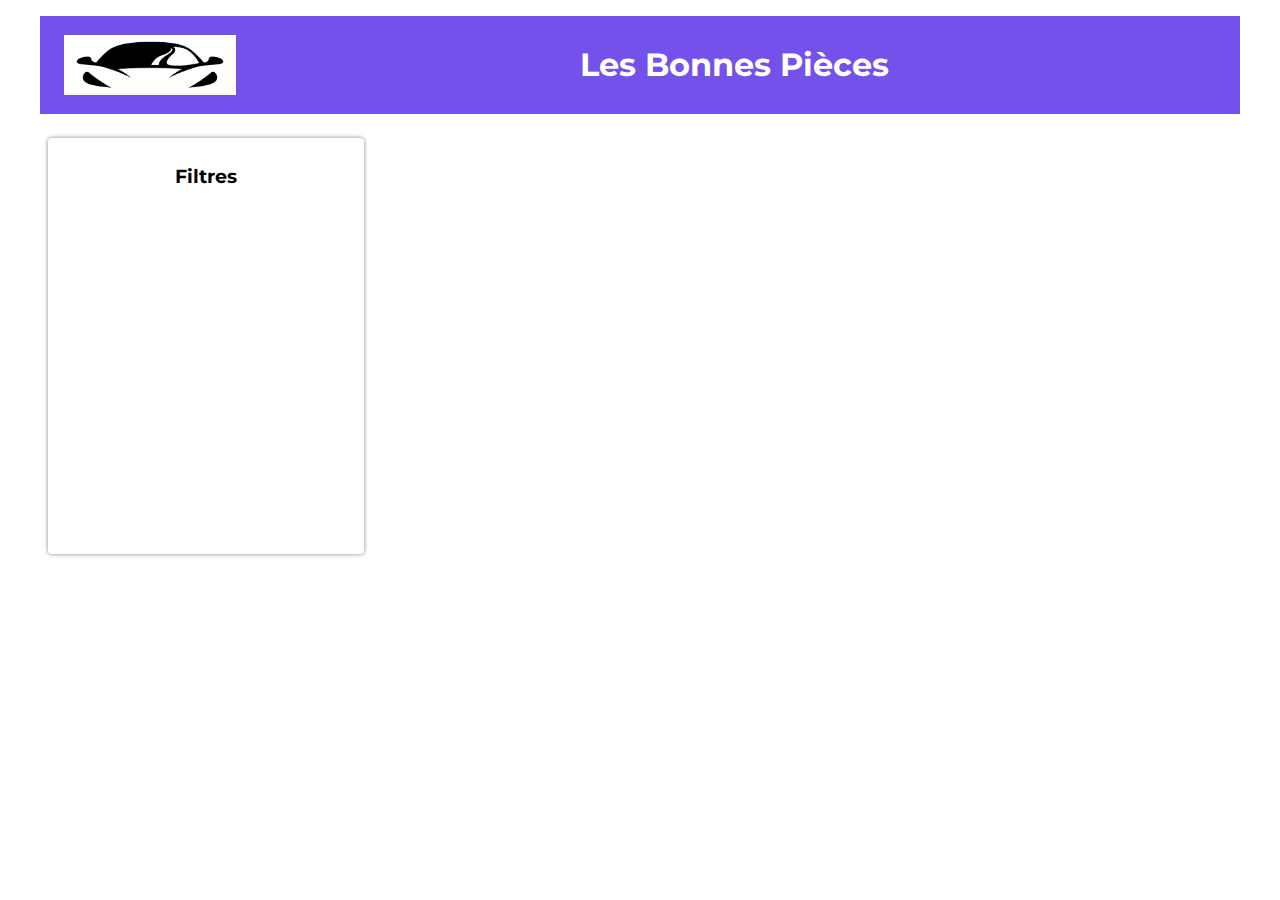
==== index.html @ eb5101f5 "first commit" ====
<!DOCTYPE html>
<html lang="fr">
	<head>
		<meta charset="utf-8">
		<title>Les Bonnes Pièces</title>
		<link rel="stylesheet" href="styles.css">
		<script type="module" src="pieces.js"></script>
	</head>
	<body>
		<header>
			<img src="images/logo-les-bonnes-pieces.png" alt="LOGO">
			<h1>Les Bonnes Pièces</h1>
		</header>
		<main>
			<!-- Menu de recherche -->
			<section class="filtres">
				<h3>Filtres</h3>
			</section>

			<!-- Fiches produits -->
			<section class="fiches">
			</section>
		</main>
	</body>
</html>
---- styles.css ----
@import url('https://fonts.googleapis.com/css2?family=Montserrat&display=swap');

body {
	max-width: 1200px;
	margin: auto;
	padding: 16px;
	font-family: 'Montserrat', sans-serif;
}

header {
	display: flex;
	flex-direction: row;
	align-items: center;
	margin-bottom: 16px;
	padding: 8px;
	background-color: #7451eb;
	text-align: center;
	color: white;
}
header img {
	height: 60px;
	margin-left: 1rem;
}
header h1 {
	flex-grow: 1;
}

main {
	display: flex;
	flex-direction: row;
}

.filtres {
	border-radius: 4px;
	box-shadow: 0px 0px 4px gray;
	margin: 8px;
	padding: 8px;
	min-width: 300px;
	min-height: 400px;
}
.filtres h3 {
	text-align: center;
}

.fiches {
	flex: 1;
	margin: 8px;
}
.fiches img {
	max-width: 200px;
}
.fiches p {
	margin-top: 4px;
	margin-bottom: 4px;
}
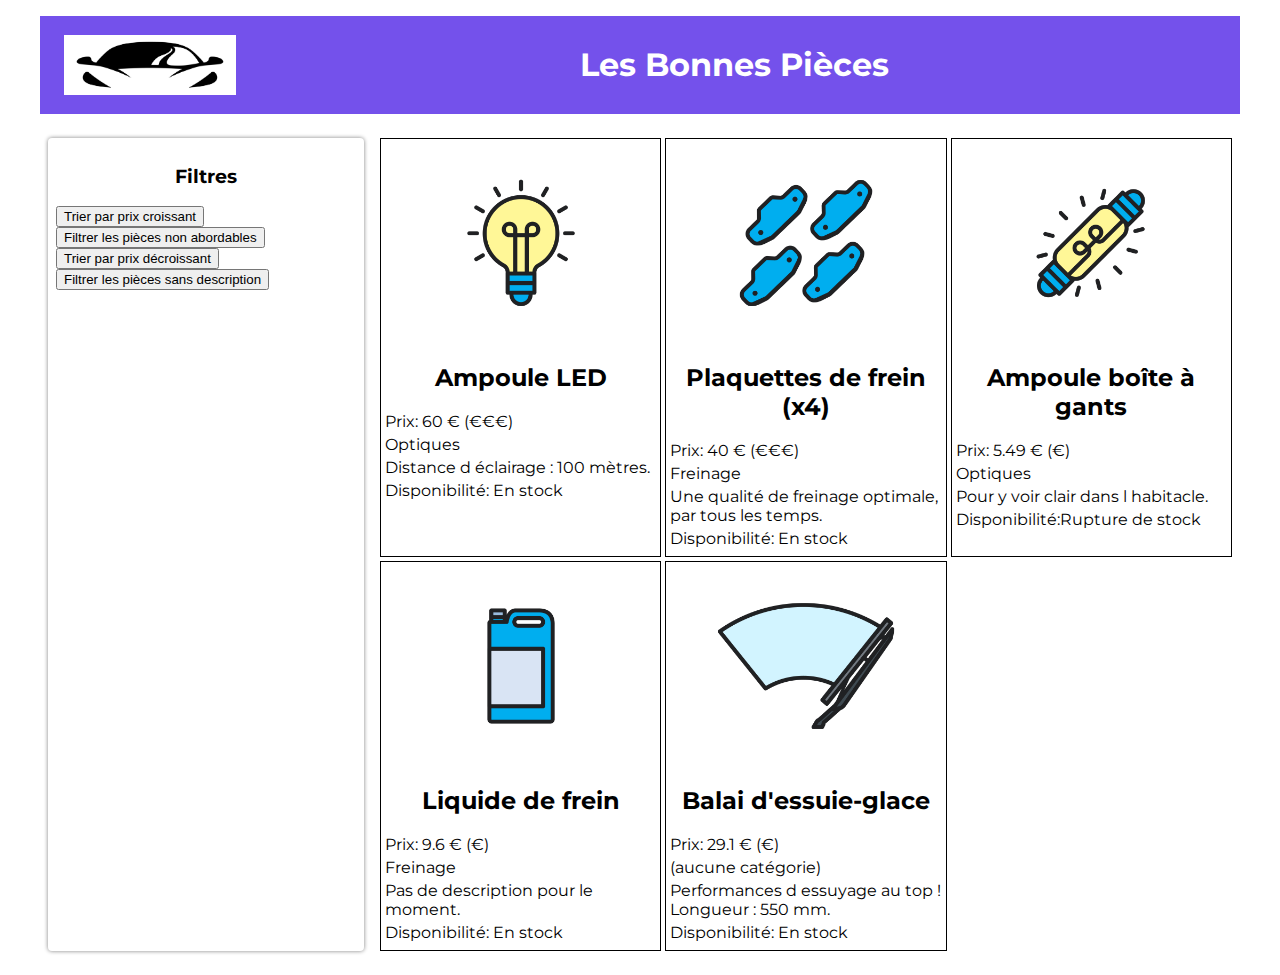
==== commit 4df2f22b: "ajout de 2 boutons" ====
--- a/index.html
+++ b/index.html
@@ -15,6 +15,13 @@
 			<!-- Menu de recherche -->
 			<section class="filtres">
 				<h3>Filtres</h3>
+				<button class="btn-trier">Trier par prix croissant</button>
+				<br>
+				<button class="btn-filtrer">Filtrer les pièces non abordables</button>
+				<br>
+				<button class="btn-trier-2">Trier par prix décroissant</button>
+				<br>
+				<button class="btn-filtrer-2">Filtrer les pièces sans description</button>
 			</section>
 
 			<!-- Fiches produits -->
--- a/styles.css
+++ b/styles.css
@@ -17,10 +17,12 @@
 	text-align: center;
 	color: white;
 }
+
 header img {
 	height: 60px;
 	margin-left: 1rem;
 }
+
 header h1 {
 	flex-grow: 1;
 }
@@ -38,6 +40,7 @@
 	min-width: 300px;
 	min-height: 400px;
 }
+
 .filtres h3 {
 	text-align: center;
 }
@@ -45,11 +48,28 @@
 .fiches {
 	flex: 1;
 	margin: 8px;
+	display: grid;
+	grid-template-columns: repeat(3, 1fr);
+	gap: 4px;
 }
-.fiches img {
+
+.fiches article {
+	border: 1px solid black;
+	padding: 4px;
+}
+
+.fiches article img {
+	display: block;
+	margin-left: auto;
+	margin-right: auto;
 	max-width: 200px;
 }
-.fiches p {
+
+.fiches article p {
 	margin-top: 4px;
 	margin-bottom: 4px;
 }
+
+.fiches article h2 {
+	text-align: center;
+}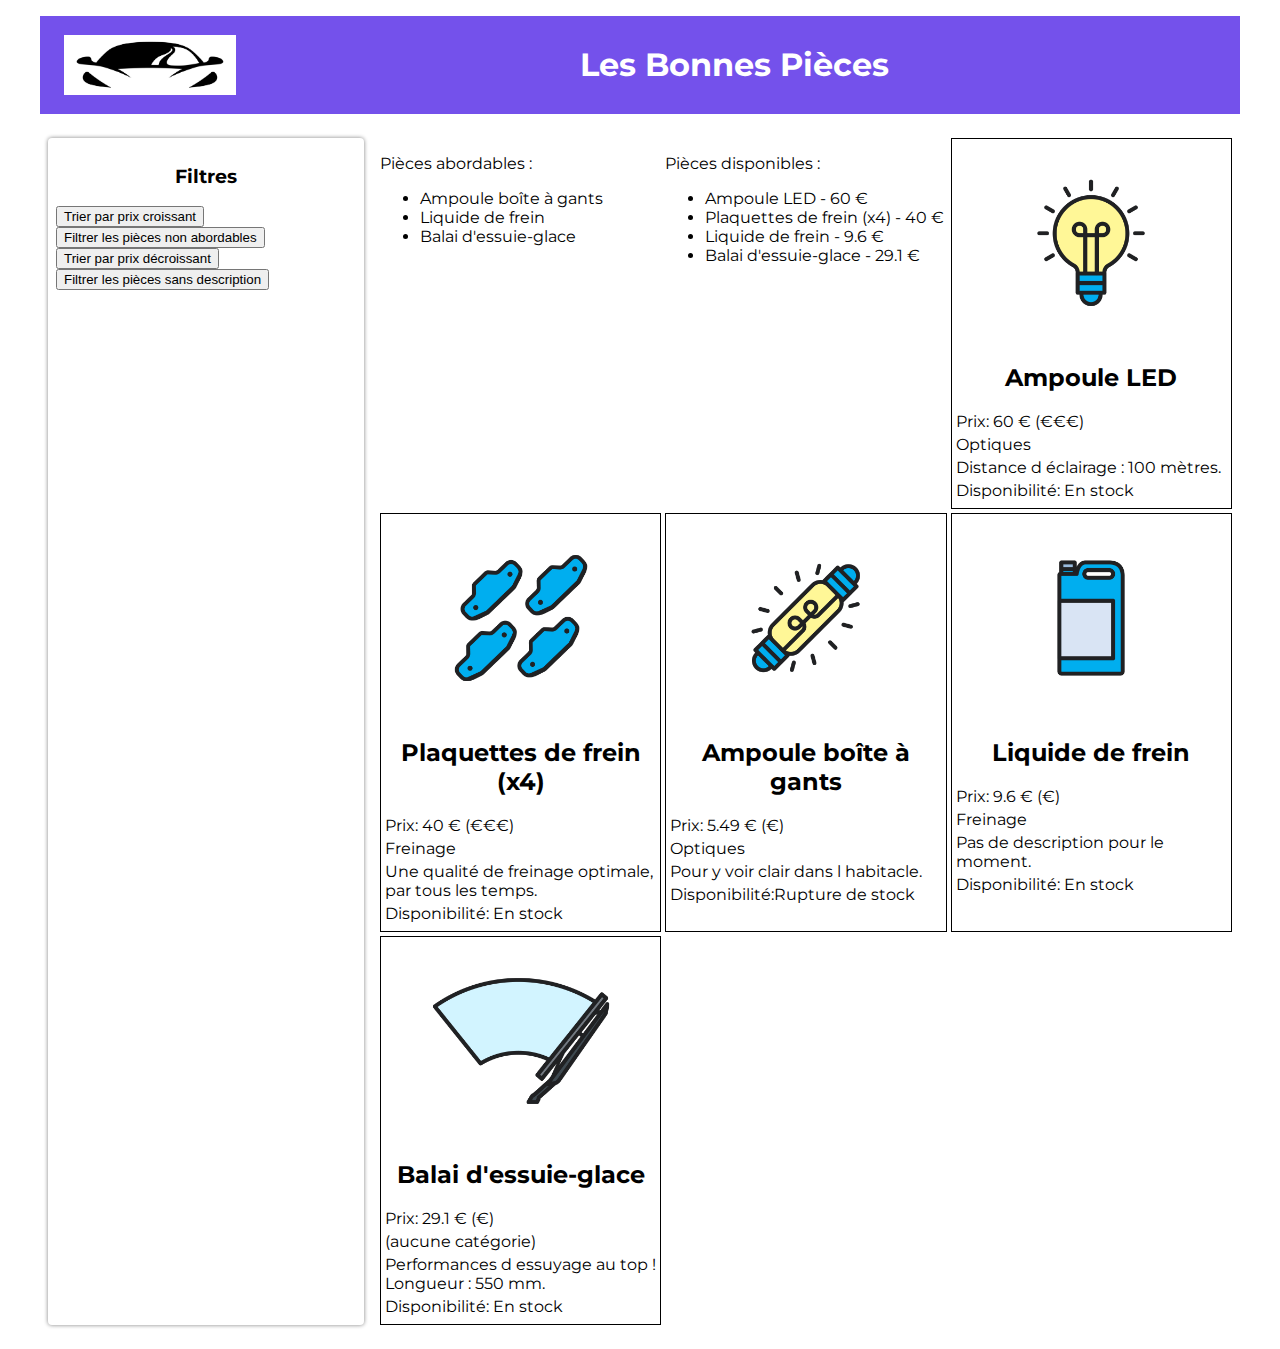
==== commit 4a44bec2: "fonction map" ====
--- a/index.html
+++ b/index.html
@@ -26,6 +26,12 @@
 
 			<!-- Fiches produits -->
 			<section class="fiches">
+				<div class="abordables">
+					<p>Pièces abordables :</p>
+				</div>
+				<div class="disponibles">
+					<p>Pièces disponibles :</p>
+				</div>
 			</section>
 		</main>
 	</body>
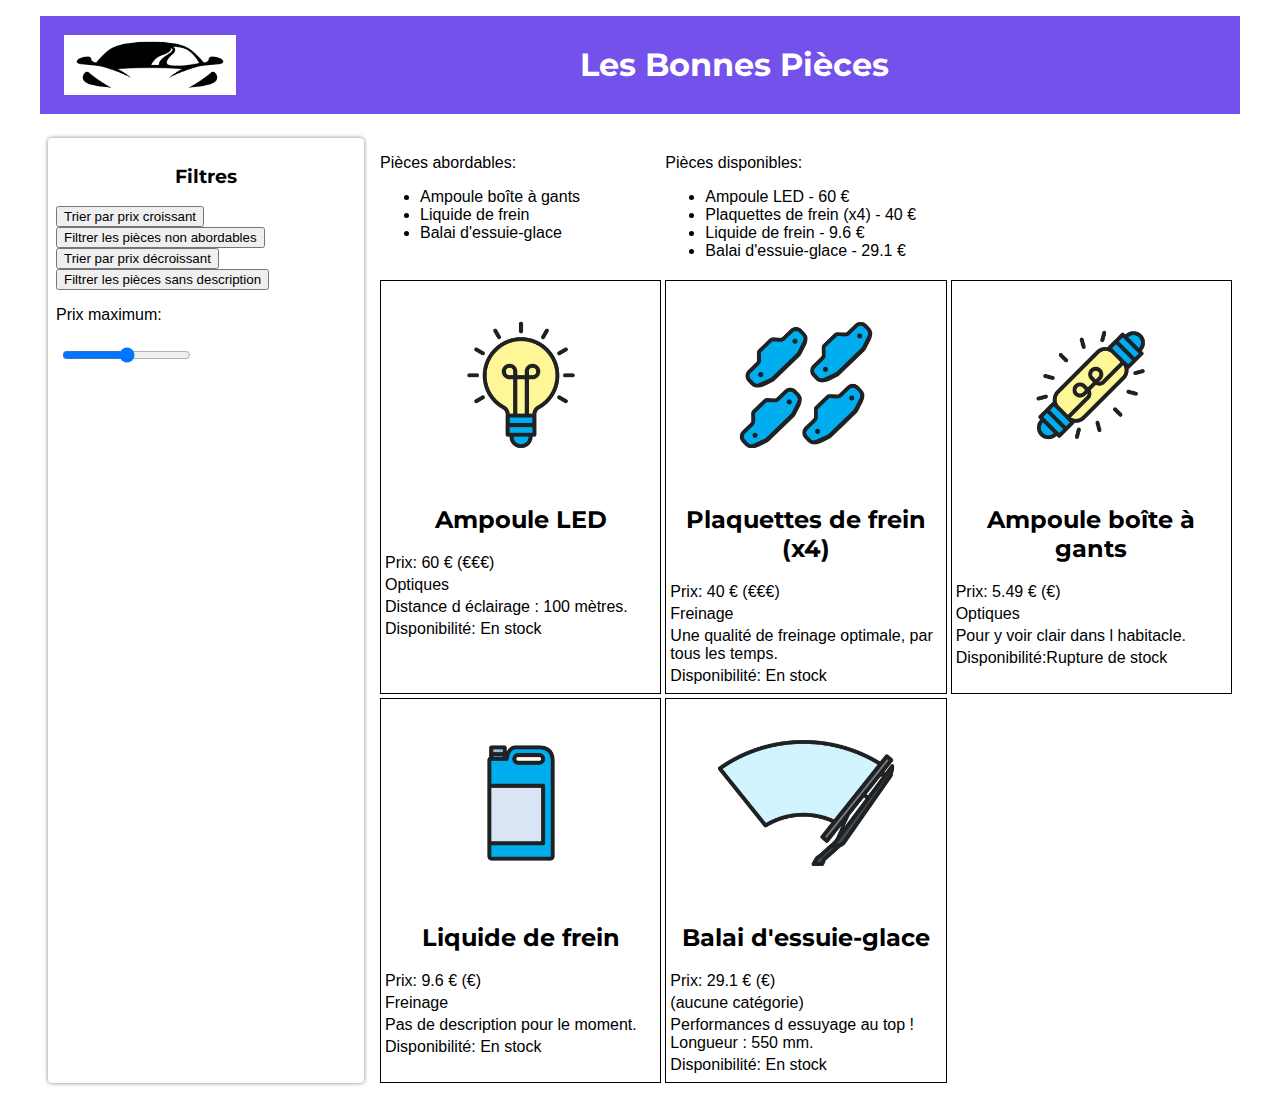
==== commit 642ee821: "mettre à jour la page web" ====
--- a/index.html
+++ b/index.html
@@ -22,16 +22,24 @@
 				<button class="btn-trier-2">Trier par prix décroissant</button>
 				<br>
 				<button class="btn-filtrer-2">Filtrer les pièces sans description</button>
+				<br>
+				<p>Prix maximum:</p>
+				<input type="range" id="prix_max" name="prix_max"
+						   min="0" max="60" step="5">
 			</section>
 
 			<!-- Fiches produits -->
 			<section class="fiches">
 				<div class="abordables">
-					<p>Pièces abordables :</p>
+					
 				</div>
 				<div class="disponibles">
-					<p>Pièces disponibles :</p>
+					
 				</div>
+				<div>
+					
+			
+				  </div>
 			</section>
 		</main>
 	</body>
--- a/styles.css
+++ b/styles.css
@@ -72,4 +72,13 @@
 
 .fiches article h2 {
 	text-align: center;
+}
+
+p,
+label {
+	font: 1rem 'Fira Sans', sans-serif;
+}
+
+input {
+	margin: 0.4rem;
 }